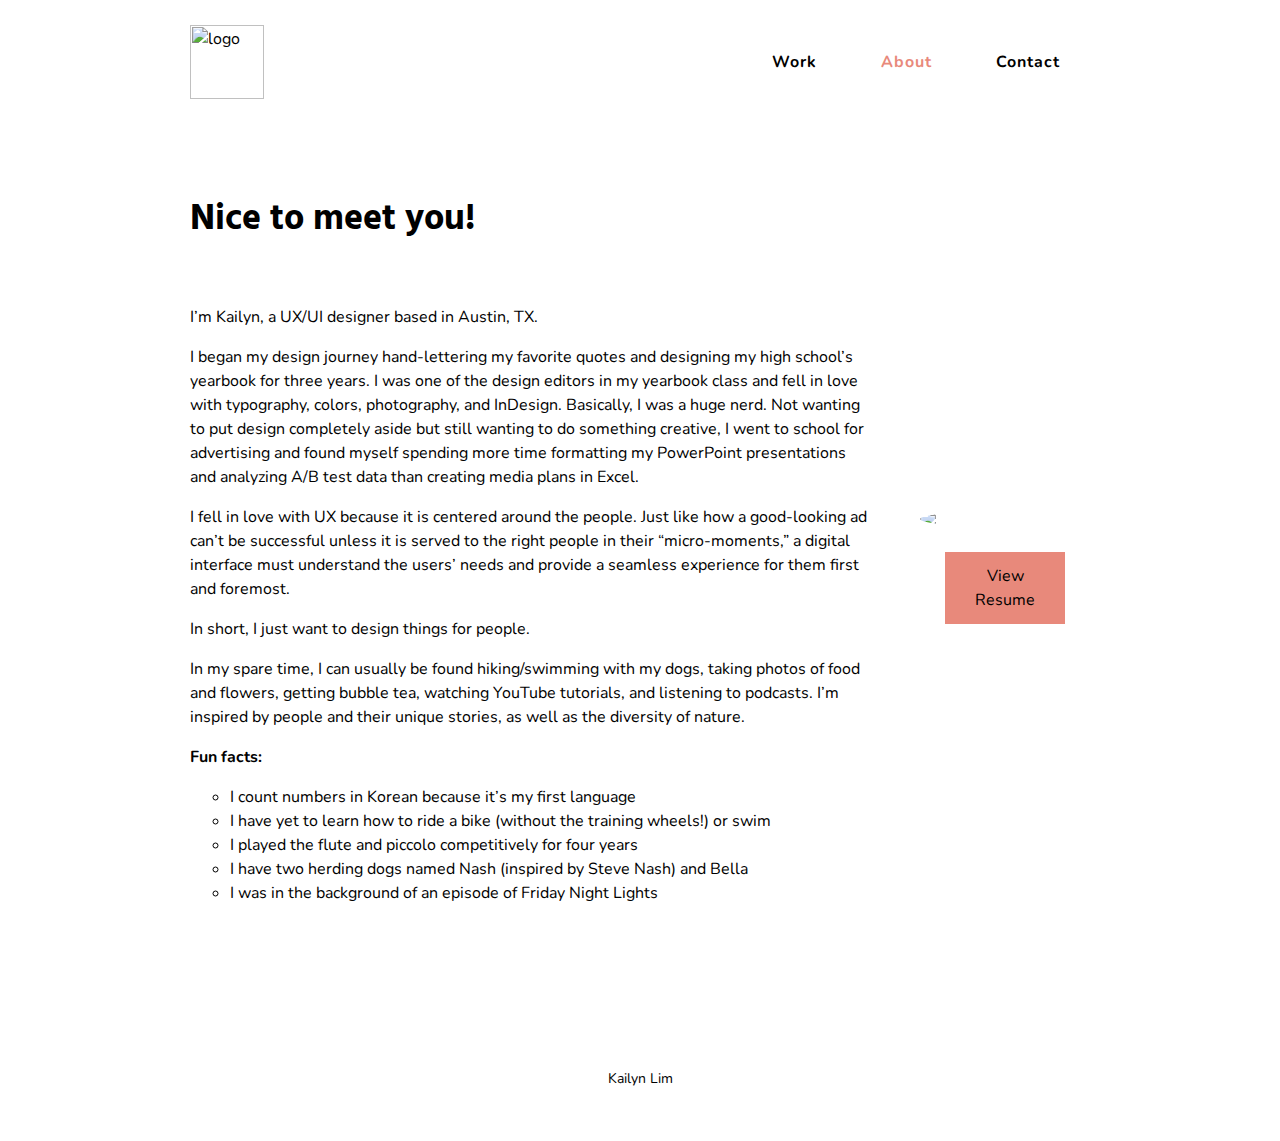
==== about.html @ 86609977 "contact page" ====
<html>
    <head>
        <link rel="stylesheet" type="text/css" href="styles/main.css" />
        <link href="https://fonts.googleapis.com/css?family=Nunito:400,600,700" rel="stylesheet">
        <link href="https://fonts.googleapis.com/css?family=Hind+Siliguri:400,600,700" rel="stylesheet">
        <link href="https://fonts.googleapis.com/css?family=Hind+Siliguri" rel="stylesheet">
        <link rel="stylesheet" href="https://use.fontawesome.com/releases/v5.0.13/css/all.css" integrity="sha384-DNOHZ68U8hZfKXOrtjWvjxusGo9WQnrNx2sqG0tfsghAvtVlRW3tvkXWZh58N9jp" crossorigin="anonymous">
    </head>
    <body>
        <div class="header section">
            <a href="index.html">
                <img src="images/logo.svg" alt="logo" class="logo"/>
            </a>
            <nav>
                <a href="index.html">Work</a>
                <a class="selected">About</a>
                <a href="contact.html">Contact</a>
            </nav>
        </div>
        <div class="main section">
            <div class="title about-title">Nice to meet you!</div>
            <div class="about">
                <div class="description">
                    <p>
                        I’m Kailyn, a UX/UI designer based in Austin, TX.
                    </p>
                    <p>
                        I began my design journey hand-lettering my favorite quotes and designing my high school’s yearbook for three years.  I was one of the design editors in my yearbook class and fell in love with typography, colors, photography, and InDesign.  Basically, I was a huge nerd.  Not wanting to put design completely aside but still wanting to do something creative, I went to school for advertising and found myself spending more time formatting my PowerPoint presentations and analyzing A/B test data than creating media plans in Excel.
                    </p>
                    <p>
                        I fell in love with UX because it is centered around the people.  Just like how a good-looking ad can’t be successful unless it is served to the right people in their “micro-moments,” a digital interface must understand the users’ needs and provide a seamless experience for them first and foremost.
                    </p>
                    <p>
                        In short, I just want to design things for people.
                    </p>
                    <p>
                        In my spare time, I can usually be found hiking/swimming with my dogs, taking photos of food and flowers, getting bubble tea, watching YouTube tutorials, and listening to podcasts.  I’m inspired by people and their unique stories, as well as the diversity of nature.
                    </p>
                    <p>
                        <b>Fun facts:</b>
                        <ul class="fun-facts">
                            <li>I count numbers in Korean because it’s my first language</li>
                            <li>I have yet to learn how to ride a bike (without the training wheels!) or swim</li>
                            <li>I played the flute and piccolo competitively for four years</li>
                            <li>I have two herding dogs named Nash (inspired by Steve Nash) and Bella</li>
                            <li>I was in the background of an episode of Friday Night Lights</li>
                        </ul>
                    </p>
                </div>
                <div class="self-image-container">
                    <img class="self-image" src="images/me.png" />
                    <div style="margin: 25px; text-align: center;">
                        <a href="resume.pdf" target="_blank" class="button view-resume">View Resume</a>
                    </div>
                </div>
            </div>
        </div>
        <div class="footer">
            <div class="links">
                <a href="mailto:jisunkailyn@gmail.com" class='email'>
                    <i class="fas fa-envelope"></i>
                </a>
                <a href="https://www.linkedin.com/in/jisunkailyn" class='linkedin'>
                    <i class="fab fa-linkedin-in"></i>
                </a>
                <a href="https://www.behance.net/jisunkailya491" class='behance'>
                    <i class="fab fa-behance"></i>
                </a>
            </div>
            <div class='copyright'>
                <i class="far fa-copyright"></i>
                Kailyn Lim
            </div>
        </div>
    </body>
</html>
---- styles/main.css ----
body {
    font-family: 'Nunito', sans-serif;
    margin: 0px;
    margin-top: 25px;
    font-size: 16px;
    line-height: 1.5em;
    -webkit-text-size-adjust: none;
}

nav a {
    font-size: 16px;
    letter-spacing: 1px;
    font-weight: 700;
    padding: 30px;
}

nav a.selected {
    cursor: pointer;
}

a:link,
a:visited {
    color: black;
    text-decoration: none;
}

a:hover,
a.selected {
    color: #E8897B;
}

.header {
    display: flex;
    justify-content: space-between;
    align-items: center;
    margin-bottom: 100px;
}

.footer {
    text-align: center;
    margin-top: 100px;
    margin-bottom: 50px;
}

.copyright {
    font-size: 14px;
}

.links {
    font-size: 18px;
    display: flex;
    justify-content: center;
    margin-bottom: 25px;
}

.links a {
    margin: 10px;
    display: inline-block;
}

.links .linkedin {
    margin-left: 12px;
}

.links .behance,
.links .email {
    margin-top: 11px;
}

.section {
    margin-left: auto;
    margin-right: auto;
    max-width: 900px;
}

.logo {
    width: 74px;
    height: 74px;
}

.button {
    display: inline-block;
    color: white;
    background-color: #E8897B;
    padding: 12px 30px;
    font-size: 16px;
    border: 0;
}

.title-wrapper {
    text-align: center;
    margin-bottom: 100px;
}

.title {
    font-family: 'Hind Siliguri', sans-serif;
    font-size: 36px;
    font-weight: 700;
    line-height: 1.1
}

.subtitle {
  padding: 20px;
}

.example-wrapper {
    position: relative;
    background-color: #DADADA;
    margin-top: 50px;
    margin-bottom: 50px;
}

.example-image {
    display: block;
    margin: auto;
}

.overlay {
    transition: all .15s ease-in-out;
    background: rgba(0,0,0,0);
    opacity: 0;
    color: white;
    display: flex;
    justify-content: center;
    flex-direction: column;
    align-items: center;
    position:absolute;
    width:100%;
    height: 100%;
}

.overlay-title {
    font-size: 26px;
    font-weight: 600;
    padding-bottom: 10px;
}

.overlay:hover {
    background: rgba(0,0,0,0.5);
    opacity: 1;
}


.project-description > div {
    margin-bottom: 25px;
    max-width: 600px;
}

.beau .project-description > div {
    max-width: 690px;
}

.pomlist .project-header {
    color: #9BC995;
}

.project-attributes {
    display: flex;
    font-weight: 700;
}

.project-attributes > div:not(:last-child) {
    margin-right: 20px;
}

.project-background {
    background-color: #F4F4F4 !important;
}

.project-section {
    margin-bottom: 70px;
}

.project-section > div:not(:last-child),
.project-section > img {
    margin-bottom: 25px;
}

.project-sub-section {
    margin-right: 50px;
    margin-left: 50px;
}

.project-sub-section > div:not(:last-child) {
    margin-bottom: 15px;
}

.project-sub-header {
    margin-top: 40px;
    font-weight: bold;
    text-transform: uppercase;
}

.pomlist .project-sub-header {
    color: #62929E;
}

.beau .project-sub-header {
    color: #7EB3AD;
}

.project-image {
    border: 2px solid #E0E0E0;
    border-radius: 2px;
    width: 100%;
}

.project-image-max-width {
    max-width: 500px;
}

.persona-image {
    width: 100%;
}

.project-list-item {
    list-style-type: circle;
}

.project-list-item:not(:last-child) {
    margin-bottom: 15px;
}

.button-container {
    text-align: center;
    margin-top: 40px !important;
    margin-bottom: 40px !important;
}

a.project-button {
    color: white;
    background-color: #6E6861;
    padding: 12px 30px;
    font-size: 16px;
    display: inline-block;
    border: 0;
}

.beau a.project-button {
    background-color: #6EB5AD;
}

.beau a.project-button-alternate {
    margin-left: 30px;
    color: #6EB5AD;
    border: 2px solid #6EB5AD;
    padding: 10px 30px;
    font-size: 16px;
    display: inline-block;
}

.no-margin-bottom {
    margin-bottom: 0px !important;
}

.centered {
    text-align: center;
}

a.highlighted-link,
a.highlighted-link:visited {
    color: #9BC995 !important;
}

.beau a.highlighted-link,
.beau a.highlighted-link:visited {
    color: #7EB3AD !important;
}


.beau 

.project-side-by-side {
    display: flex;
    justify-content: space-between;
}

.image-label {
    font-size: 14px;
    font-weight: 600;
    color: #666;
}

.third-image {
    display: inline-block;
    padding-left: 7.5px;
    padding-right: 7.6px;
    vertical-align: middle;
    width: 29%;
}

.third-image > img {
    margin-bottom: 10px;
    width: 100%;
}

.double-image {
    display: inline-block;
    padding-left: 30px;
    padding-right: 30px;
    width: 42%;
    max-width: 300px;
}

.double-image > img {
    margin-bottom: 10px;
    width: 100%;
}

.icon {
    padding-right: 15px;
}

.icon-description-container {
    margin-left: 40px;
    margin-top: 35px !important;
    margin-bottom: 35px !important;
}

.icon-description-container > div {
    margin-bottom: 25px;
}

.icon-description {
    display: flex;
    align-items: center;
}

.image-long-text {
    text-align: left;
    margin-top: 10px;
    font-size: 14px;
    line-height: 1.2em;
    color: #666;
    font-style: italic;
    margin-left: 15px;
}

.description {
    line-height: 1.5;
    margin-top: 50px;
}

.fun-facts {
    list-style-type: circle;
}

.about {
    display: flex;
    align-items: center;
}

.icon-group {
    display: inline-flex;
    align-items: center;
    width: 130px;
}

.icon-explanation {
    display: inline-block;
}

.self-image-container {
    display: flex;
    flex-direction: column;
    margin-left: 50px;
}

.self-image {
    border-radius: 100%;
}

.view-resume {
    align-self: center;
}

.beau .project-header {
    color: #EDDA00;
}

.competitor-analysis {
    padding: 25px;
}

.usability-issues {
    display: flex;
    justify-content: center;
}

.usability-issues img {
    max-height: 15px;
    margin: 15px 15px 30px 15px;
}

.contact-form {
    margin-top: 40px;
}
.contact-form input,
.contact-form textarea {
    padding: 15px;
    background-color: #EFEFEF;
    font-size: 16px;
    border: 0;
    width: 100%;
    resize: none;
}

.contact-form textarea {

}

.contact-names {
    display: flex;
}

.contact-names input:not(:last-child) {
    margin-right: 25px;
}

.contact-form div {
    margin-bottom: 25px;
}

.about-container {
    max-width: 600px;
}

@media (max-width: 900px) {
    body {
        margin-left: 25px;
        margin-right: 25px;
    }

    .example-wrapper {
        background-color: #DADADA;
        margin: 50px -25px;
    }

    .example-image {
        width: 100%;
    }

    .about {
        flex-direction: column-reverse;
    }

    .about-title {
        text-align: center;
        margin-bottom: 50px;
    }

    .self-image-container  {
        margin-left: 0;
    }

    .double-image {
        padding-left: 15px;
        padding-right: 15px;
    }
}

@media (max-width: 550px) {
    .project-sub-section {
        margin-left: 25px;
        margin-right: 25px;
    }

    .double-image {
        padding-left: 7.5px;
        padding-right: 7.5px;
    }
}
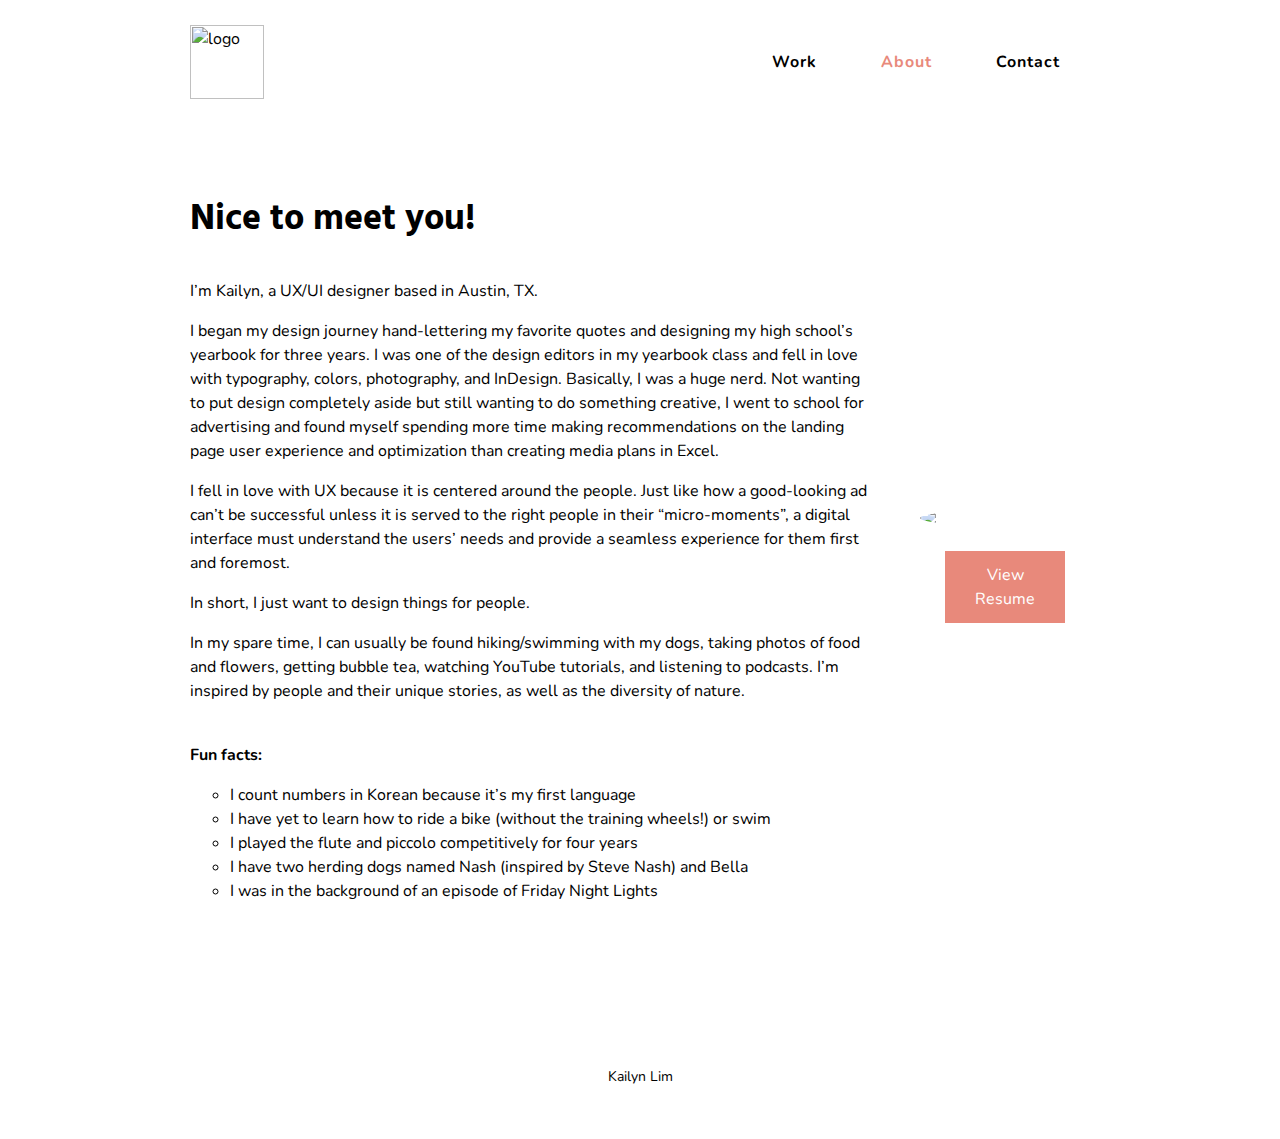
==== commit 99beeab7: "contact page" ====
--- a/about.html
+++ b/about.html
@@ -5,6 +5,7 @@
         <link href="https://fonts.googleapis.com/css?family=Hind+Siliguri:400,600,700" rel="stylesheet">
         <link href="https://fonts.googleapis.com/css?family=Hind+Siliguri" rel="stylesheet">
         <link rel="stylesheet" href="https://use.fontawesome.com/releases/v5.0.13/css/all.css" integrity="sha384-DNOHZ68U8hZfKXOrtjWvjxusGo9WQnrNx2sqG0tfsghAvtVlRW3tvkXWZh58N9jp" crossorigin="anonymous">
+        <meta name="viewport" content="width=device-width, initial-scale=1">
     </head>
     <body>
         <div class="header section">
@@ -25,10 +26,10 @@
                         I’m Kailyn, a UX/UI designer based in Austin, TX.
                     </p>
                     <p>
-                        I began my design journey hand-lettering my favorite quotes and designing my high school’s yearbook for three years.  I was one of the design editors in my yearbook class and fell in love with typography, colors, photography, and InDesign.  Basically, I was a huge nerd.  Not wanting to put design completely aside but still wanting to do something creative, I went to school for advertising and found myself spending more time formatting my PowerPoint presentations and analyzing A/B test data than creating media plans in Excel.
+                        I began my design journey hand-lettering my favorite quotes and designing my high school’s yearbook for three years. I was one of the design editors in my yearbook class and fell in love with typography, colors, photography, and InDesign. Basically, I was a huge nerd. Not wanting to put design completely aside but still wanting to do something creative, I went to school for advertising and found myself spending more time making recommendations on the landing page user experience and optimization than creating media plans in Excel.
                     </p>
                     <p>
-                        I fell in love with UX because it is centered around the people.  Just like how a good-looking ad can’t be successful unless it is served to the right people in their “micro-moments,” a digital interface must understand the users’ needs and provide a seamless experience for them first and foremost.
+                        I fell in love with UX because it is centered around the people.  Just like how a good-looking ad can’t be successful unless it is served to the right people in their “micro-moments”, a digital interface must understand the users’ needs and provide a seamless experience for them first and foremost.
                     </p>
                     <p>
                         In short, I just want to design things for people.
@@ -36,7 +37,7 @@
                     <p>
                         In my spare time, I can usually be found hiking/swimming with my dogs, taking photos of food and flowers, getting bubble tea, watching YouTube tutorials, and listening to podcasts.  I’m inspired by people and their unique stories, as well as the diversity of nature.
                     </p>
-                    <p>
+                    <p style="margin-top: 40px;">
                         <b>Fun facts:</b>
                         <ul class="fun-facts">
                             <li>I count numbers in Korean because it’s my first language</li>
--- a/styles/main.css
+++ b/styles/main.css
@@ -80,7 +80,7 @@
 
 .button {
     display: inline-block;
-    color: white;
+    color: white !important;
     background-color: #E8897B;
     padding: 12px 30px;
     font-size: 16px;
@@ -233,6 +233,7 @@
     padding: 12px 30px;
     font-size: 16px;
     display: inline-block;
+    margin: 2px;
     border: 0;
 }
 
@@ -241,6 +242,7 @@
 }
 
 .beau a.project-button-alternate {
+    margin: 2px;
     margin-left: 30px;
     color: #6EB5AD;
     border: 2px solid #6EB5AD;
@@ -338,7 +340,11 @@
 
 .description {
     line-height: 1.5;
-    margin-top: 50px;
+    margin-top: 40px;
+}
+
+.description p:first-child {
+    margin-top: 0;
 }
 
 .fun-facts {
@@ -460,6 +466,10 @@
 }
 
 @media (max-width: 550px) {
+    nav a {
+        padding: 30px 10px;
+    }
+
     .project-sub-section {
         margin-left: 25px;
         margin-right: 25px;
@@ -469,4 +479,8 @@
         padding-left: 7.5px;
         padding-right: 7.5px;
     }
-}
+
+    .beau a.project-button-alternate {
+        margin-left: 0px;
+    }
+}
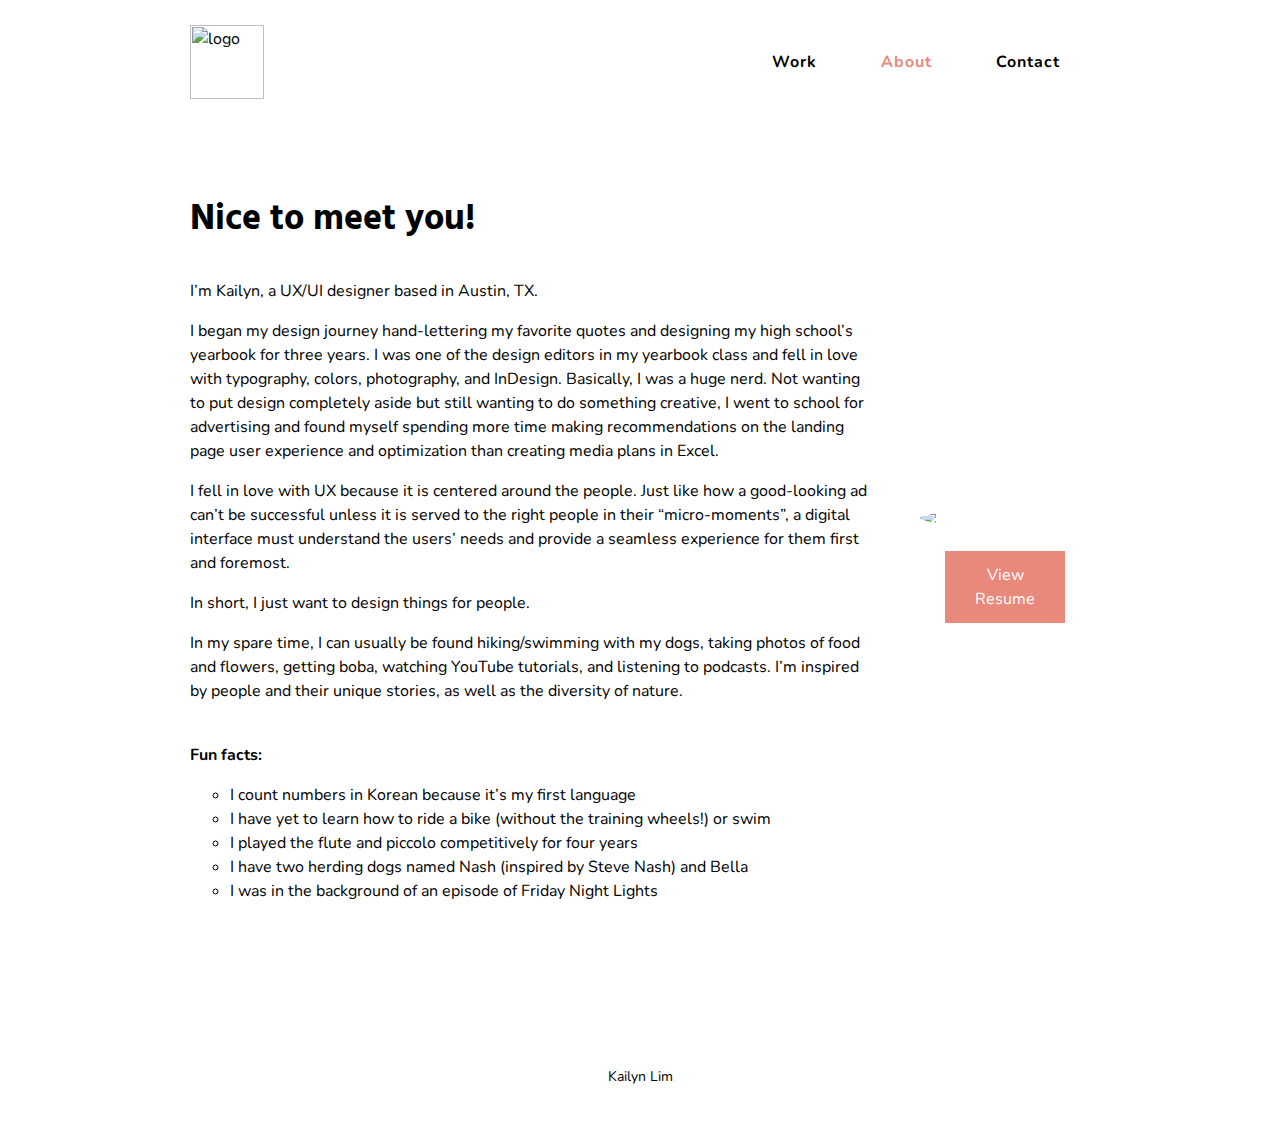
==== commit ce332341: "add title and move up meta tag" ====
--- a/about.html
+++ b/about.html
@@ -1,11 +1,13 @@
 <html>
     <head>
+        <meta name="viewport" content="width=device-width, initial-scale=1">
+        <title>Kailyn Lim | UX Design | Austin, TX</title>
+        <link rel="shortcut icon" type="image/png" href="images/favicon.png">
         <link rel="stylesheet" type="text/css" href="styles/main.css" />
         <link href="https://fonts.googleapis.com/css?family=Nunito:400,600,700" rel="stylesheet">
         <link href="https://fonts.googleapis.com/css?family=Hind+Siliguri:400,600,700" rel="stylesheet">
         <link href="https://fonts.googleapis.com/css?family=Hind+Siliguri" rel="stylesheet">
         <link rel="stylesheet" href="https://use.fontawesome.com/releases/v5.0.13/css/all.css" integrity="sha384-DNOHZ68U8hZfKXOrtjWvjxusGo9WQnrNx2sqG0tfsghAvtVlRW3tvkXWZh58N9jp" crossorigin="anonymous">
-        <meta name="viewport" content="width=device-width, initial-scale=1">
     </head>
     <body>
         <div class="header section">
@@ -35,7 +37,7 @@
                         In short, I just want to design things for people.
                     </p>
                     <p>
-                        In my spare time, I can usually be found hiking/swimming with my dogs, taking photos of food and flowers, getting bubble tea, watching YouTube tutorials, and listening to podcasts.  I’m inspired by people and their unique stories, as well as the diversity of nature.
+                        In my spare time, I can usually be found hiking/swimming with my dogs, taking photos of food and flowers, getting boba, watching YouTube tutorials, and listening to podcasts.  I’m inspired by people and their unique stories, as well as the diversity of nature.
                     </p>
                     <p style="margin-top: 40px;">
                         <b>Fun facts:</b>
@@ -64,8 +66,8 @@
                 <a href="https://www.linkedin.com/in/jisunkailyn" class='linkedin'>
                     <i class="fab fa-linkedin-in"></i>
                 </a>
-                <a href="https://www.behance.net/jisunkailya491" class='behance'>
-                    <i class="fab fa-behance"></i>
+                <a href="https://medium.com/@jisunkailyn" class='medium'>
+                    <i class="fab fa-medium-m"></i>
                 </a>
             </div>
             <div class='copyright'>
@@ -73,5 +75,13 @@
                 Kailyn Lim
             </div>
         </div>
+        <!-- Global site tag (gtag.js) - Google Analytics -->
+        <script async src="https://www.googletagmanager.com/gtag/js?id=UA-120732574-1"></script>
+        <script>
+            window.dataLayer = window.dataLayer || [];
+            function gtag(){dataLayer.push(arguments);}
+            gtag('js', new Date());
+            gtag('config', 'UA-120732574-1');
+        </script>
     </body>
 </html>
--- a/styles/main.css
+++ b/styles/main.css
@@ -89,7 +89,7 @@
 
 .title-wrapper {
     text-align: center;
-    margin-bottom: 100px;
+    margin-bottom: 70px;
 }
 
 .title {
@@ -202,6 +202,7 @@
 .project-image {
     border: 2px solid #E0E0E0;
     border-radius: 2px;
+    box-sizing: border-box;
     width: 100%;
 }
 
@@ -211,6 +212,7 @@
 
 .persona-image {
     width: 100%;
+    margin-bottom: 25px;
 }
 
 .project-list-item {
@@ -258,6 +260,11 @@
 .centered {
     text-align: center;
 }
+.flex-centered {
+    text-align: center;
+    display: flex;
+    justify-content: center;
+}
 
 a.highlighted-link,
 a.highlighted-link:visited {
@@ -268,9 +275,6 @@
 .beau a.highlighted-link:visited {
     color: #7EB3AD !important;
 }
-
-
-.beau 
 
 .project-side-by-side {
     display: flex;
@@ -286,7 +290,7 @@
 .third-image {
     display: inline-block;
     padding-left: 7.5px;
-    padding-right: 7.6px;
+    padding-right: 7.5px;
     vertical-align: middle;
     width: 29%;
 }
@@ -411,9 +415,6 @@
     resize: none;
 }
 
-.contact-form textarea {
-
-}
 
 .contact-names {
     display: flex;
@@ -429,6 +430,11 @@
 
 .about-container {
     max-width: 600px;
+}
+
+.image-margin {
+    margin-left: 15px;
+    margin-right: 15px;
 }
 
 @media (max-width: 900px) {
@@ -476,8 +482,20 @@
     }
 
     .double-image {
-        padding-left: 7.5px;
-        padding-right: 7.5px;
+        padding-left: 5px;
+        padding-right: 5px;
+        margin-left: 0 !important;
+        margin-right: 0 !important;
+    }
+
+    .third-image {
+        padding-left: 5px;
+        padding-right: 5px;
+    }
+
+    .image-margin {
+        margin-left: 5px;
+        margin-right: 5px;
     }
 
     .beau a.project-button-alternate {
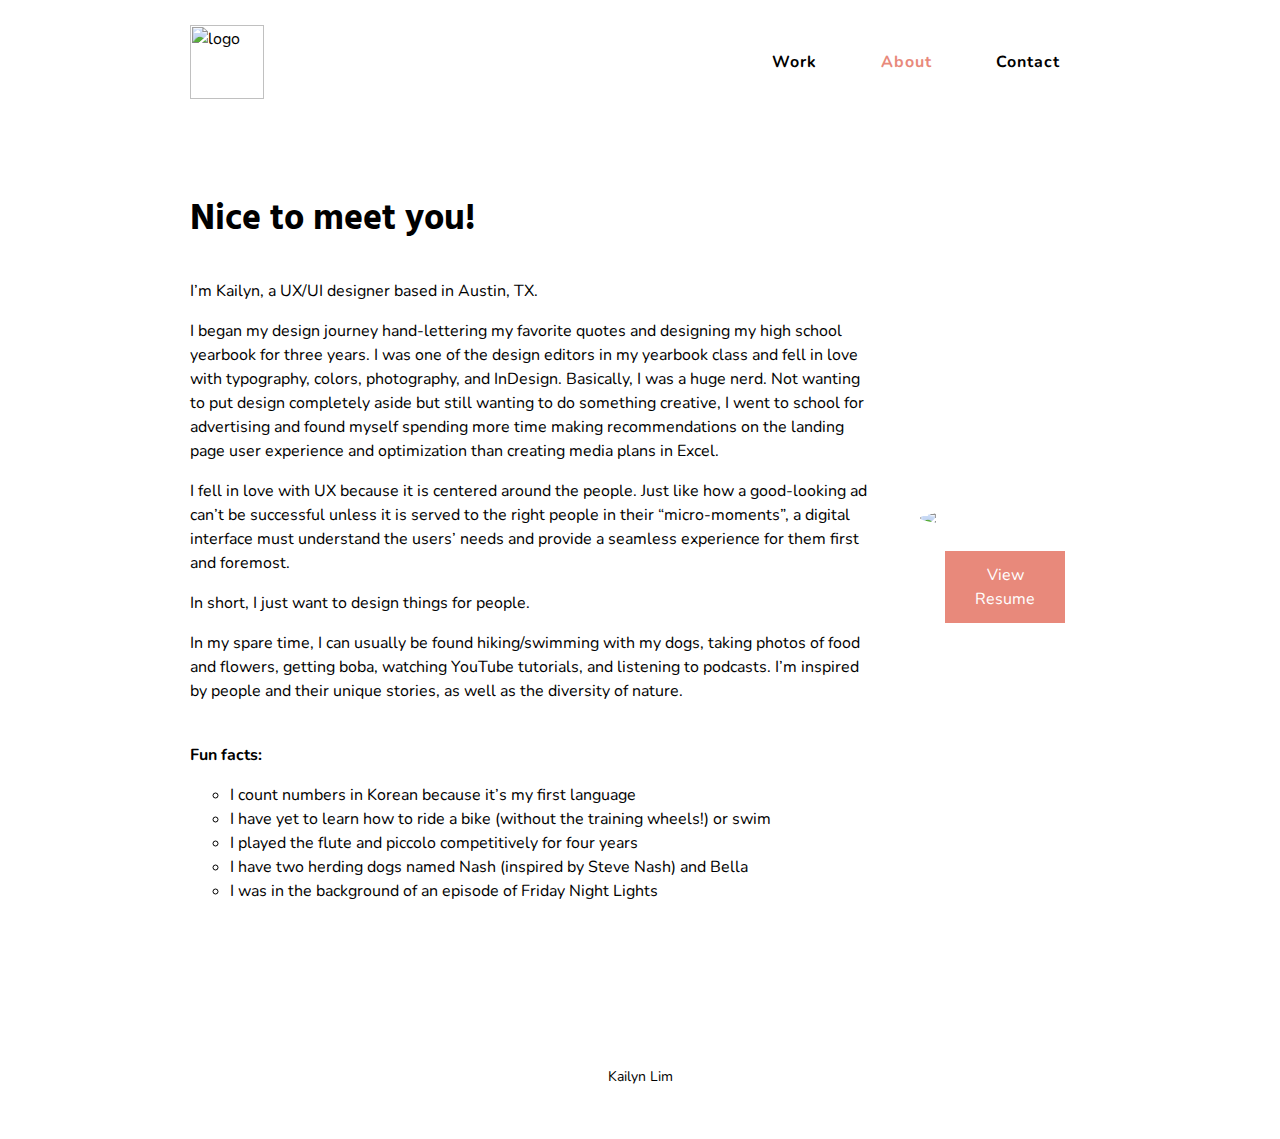
==== commit 90c4d1c3: "update resume" ====
--- a/about.html
+++ b/about.html
@@ -7,6 +7,7 @@
         <link href="https://fonts.googleapis.com/css?family=Nunito:400,600,700" rel="stylesheet">
         <link href="https://fonts.googleapis.com/css?family=Hind+Siliguri:400,600,700" rel="stylesheet">
         <link href="https://fonts.googleapis.com/css?family=Hind+Siliguri" rel="stylesheet">
+        <link href="https://fonts.googleapis.com/css?family=Open+Sans:700" rel="stylesheet">
         <link rel="stylesheet" href="https://use.fontawesome.com/releases/v5.0.13/css/all.css" integrity="sha384-DNOHZ68U8hZfKXOrtjWvjxusGo9WQnrNx2sqG0tfsghAvtVlRW3tvkXWZh58N9jp" crossorigin="anonymous">
     </head>
     <body>
@@ -28,7 +29,7 @@
                         I’m Kailyn, a UX/UI designer based in Austin, TX.
                     </p>
                     <p>
-                        I began my design journey hand-lettering my favorite quotes and designing my high school’s yearbook for three years. I was one of the design editors in my yearbook class and fell in love with typography, colors, photography, and InDesign. Basically, I was a huge nerd. Not wanting to put design completely aside but still wanting to do something creative, I went to school for advertising and found myself spending more time making recommendations on the landing page user experience and optimization than creating media plans in Excel.
+                        I began my design journey hand-lettering my favorite quotes and designing my high school  yearbook for three years. I was one of the design editors in my yearbook class and fell in love with typography, colors, photography, and InDesign. Basically, I was a huge nerd. Not wanting to put design completely aside but still wanting to do something creative, I went to school for advertising and found myself spending more time making recommendations on the landing page user experience and optimization than creating media plans in Excel.
                     </p>
                     <p>
                         I fell in love with UX because it is centered around the people.  Just like how a good-looking ad can’t be successful unless it is served to the right people in their “micro-moments”, a digital interface must understand the users’ needs and provide a seamless experience for them first and foremost.
@@ -53,7 +54,7 @@
                 <div class="self-image-container">
                     <img class="self-image" src="images/me.png" />
                     <div style="margin: 25px; text-align: center;">
-                        <a href="resume.pdf" target="_blank" class="button view-resume">View Resume</a>
+                        <a href="KailynLim_Resume_UXDesigner_2018.pdf" target="_blank" class="button view-resume">View Resume</a>
                     </div>
                 </div>
             </div>
--- a/styles/main.css
+++ b/styles/main.css
@@ -62,7 +62,7 @@
     margin-left: 12px;
 }
 
-.links .behance,
+.links .medium,
 .links .email {
     margin-top: 11px;
 }
@@ -90,6 +90,7 @@
 .title-wrapper {
     text-align: center;
     margin-bottom: 70px;
+    max-width: 520px;
 }
 
 .title {
@@ -210,10 +211,71 @@
     max-width: 500px;
 }
 
+.personas {
+    display: flex;
+    justify-content: space-between;
+    margin-bottom: 25px;
+    text-align: center;
+}
+
+.persona-title {
+    display: table;
+    width: 100%;
+    text-transform: uppercase;
+    margin-bottom: 5px;
+    font-weight: bold;
+    font-size: 22px;
+    line-height: 1.2em;
+    font-family: 'Open Sans', sans-serif;
+}
+
+.persona-title > div {
+    display: table-cell;
+    vertical-align: middle;
+}
+
+.personas > div {
+    display: inline-block;
+    vertical-align: top;
+    text-align: center;
+    width: 30%;
+    margin-left: 5px;
+    margin-right: 5px;
+}
+
+.persona-description {
+    margin: auto;
+    line-height: 20px;
+    font-size: 16px;
+}
+
+.beau .persona-title {
+    color: #7EB3AD;
+}
+
+.pomlist .persona-title {
+    color: #77BA99;
+}
+
+.persona-name {
+    margin-bottom: 7.5px;
+    font-size: 18px;
+    color: #666;
+    width: 100%;
+    font-weight: bold;
+}
+
+.persona-text {
+    font-style: italic;
+    width: 100%;
+}
+
 .persona-image {
     width: 100%;
-    margin-bottom: 25px;
-}
+    border-radius: 50%;
+    margin-bottom: 15px;
+}
+
 
 .project-list-item {
     list-style-type: circle;
@@ -437,6 +499,22 @@
     margin-right: 15px;
 }
 
+.only-mobile {
+    display: none;
+}
+
+.challenge-timer-charts {
+    display: flex;
+}
+
+.iteration-nav-chart {
+    width: 60%;
+}
+
+.final-nav-chart {
+    width: 40%;
+}
+
 @media (max-width: 900px) {
     body {
         margin-left: 25px;
@@ -501,4 +579,38 @@
     .beau a.project-button-alternate {
         margin-left: 0px;
     }
-}
+
+    .persona-title {
+        font-size: 16px;
+    }
+
+    .persona-name {
+        font-size: 14px;
+    }
+
+    .persona-text {
+        font-size: 14px;
+    }
+
+    .only-mobile {
+        display: block;
+    }
+
+    .fotorama {
+        display: none;
+    }
+
+    .challenge-timer-charts {
+        display: flex;
+        flex-direction: column;
+    }
+    
+    .iteration-nav-chart,
+    .final-nav-chart {
+        width: 100%;
+    }
+
+    .icon-description-container {
+        margin-left: 15px;
+    }
+}
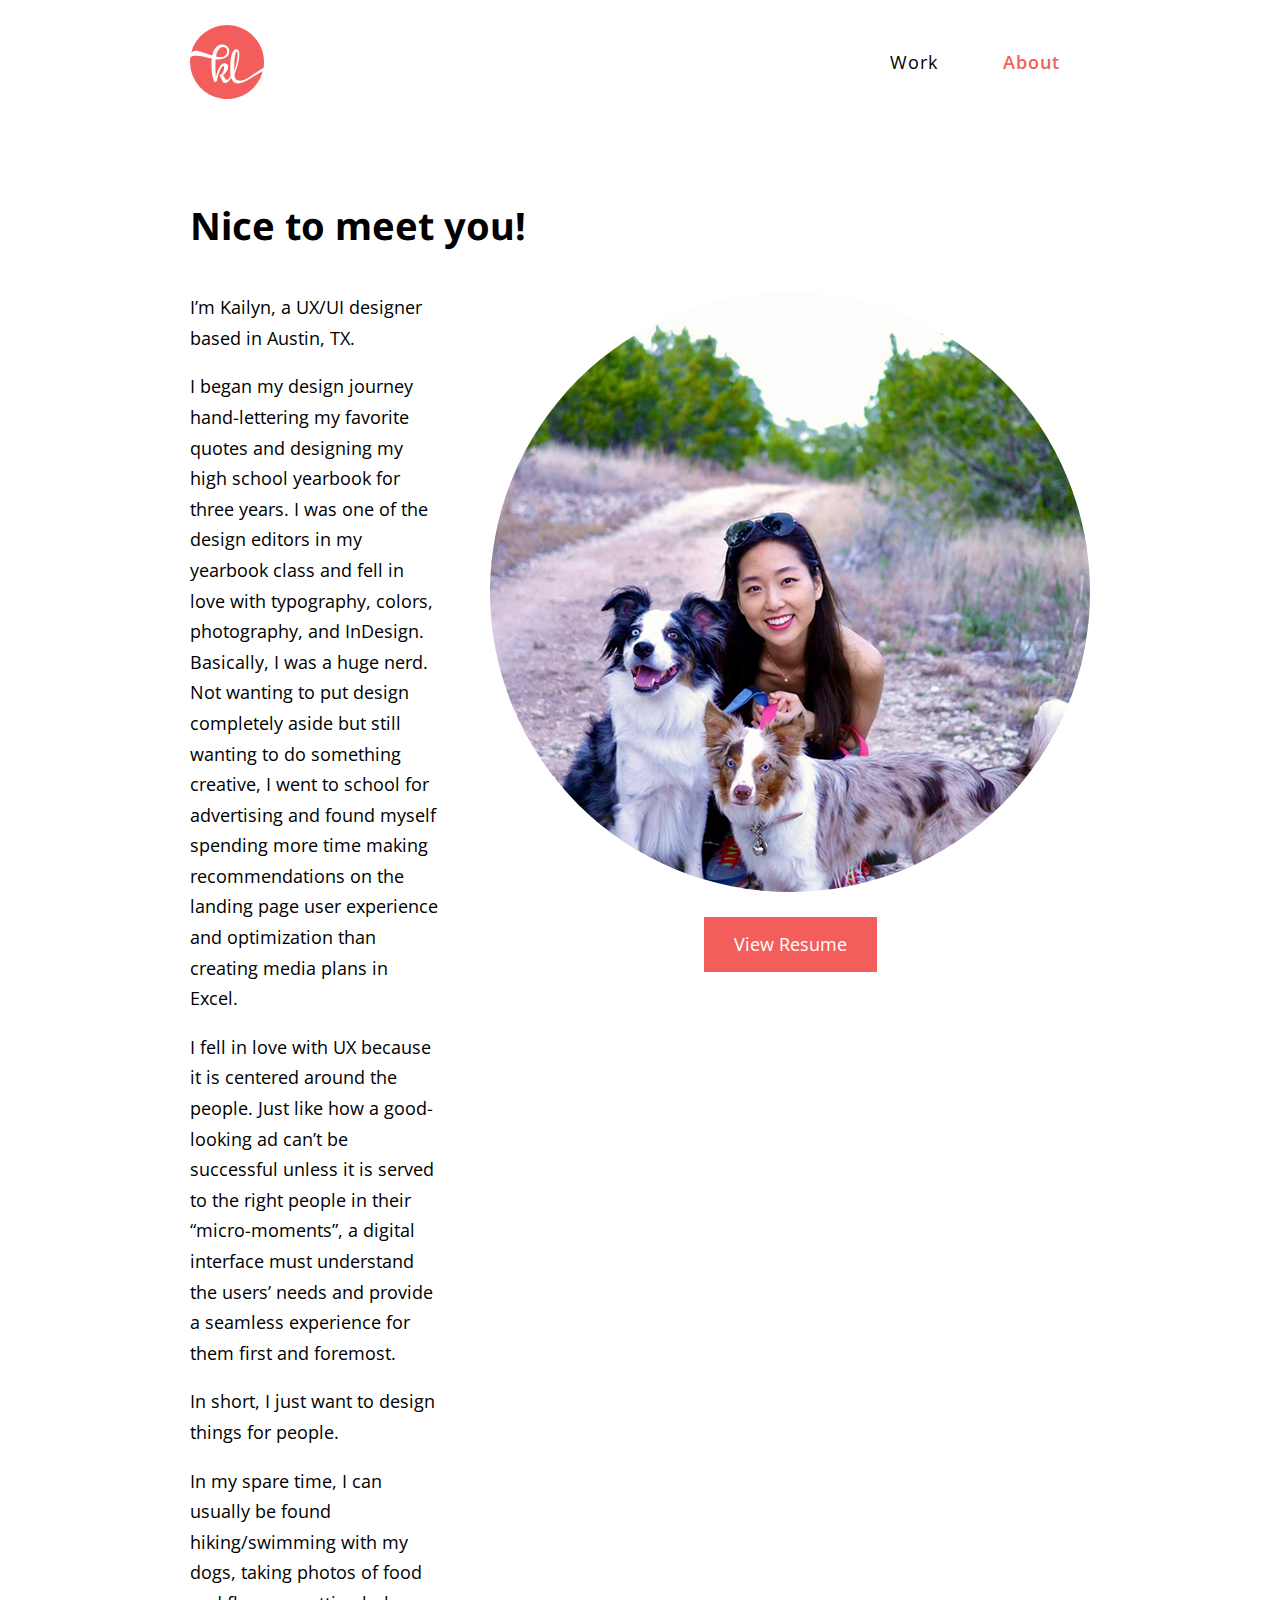
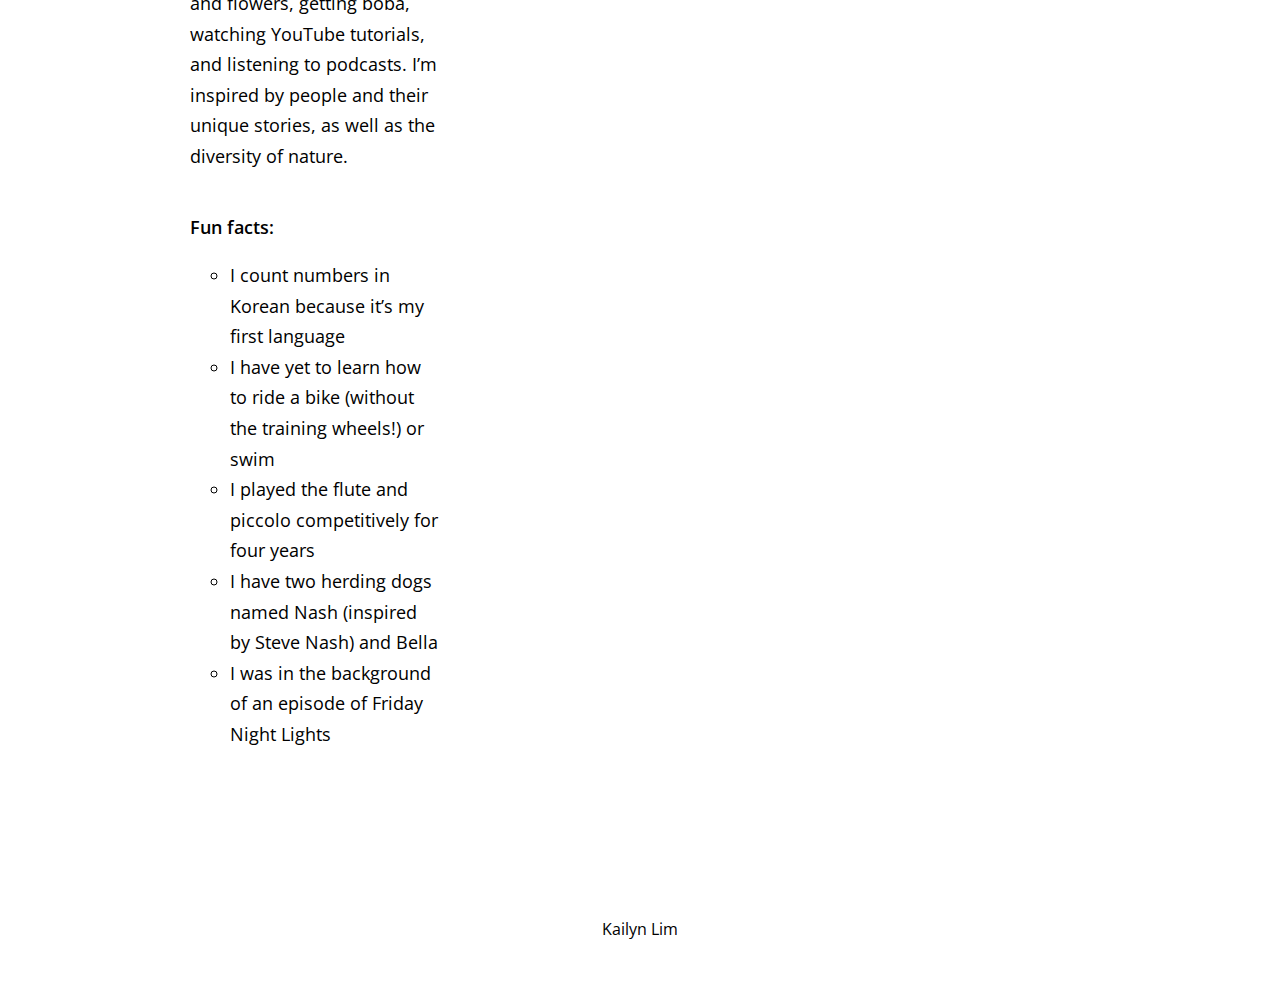
==== commit 64e51d61: "Update styles and logo" ====
--- a/about.html
+++ b/about.html
@@ -4,10 +4,8 @@
         <title>Kailyn Lim | UX Design | Austin, TX</title>
         <link rel="shortcut icon" type="image/png" href="images/favicon.png">
         <link rel="stylesheet" type="text/css" href="styles/main.css" />
-        <link href="https://fonts.googleapis.com/css?family=Nunito:400,600,700" rel="stylesheet">
-        <link href="https://fonts.googleapis.com/css?family=Hind+Siliguri:400,600,700" rel="stylesheet">
-        <link href="https://fonts.googleapis.com/css?family=Hind+Siliguri" rel="stylesheet">
-        <link href="https://fonts.googleapis.com/css?family=Open+Sans:700" rel="stylesheet">
+        <link href="https://fonts.googleapis.com/css?family=Noto+Sans:400,700&display=swap" rel="stylesheet">
+        <link href="https://fonts.googleapis.com/css?family=Open+Sans:400,600,700&display=swap" rel="stylesheet">
         <link rel="stylesheet" href="https://use.fontawesome.com/releases/v5.0.13/css/all.css" integrity="sha384-DNOHZ68U8hZfKXOrtjWvjxusGo9WQnrNx2sqG0tfsghAvtVlRW3tvkXWZh58N9jp" crossorigin="anonymous">
     </head>
     <body>
@@ -18,7 +16,6 @@
             <nav>
                 <a href="index.html">Work</a>
                 <a class="selected">About</a>
-                <a href="contact.html">Contact</a>
             </nav>
         </div>
         <div class="main section">
@@ -54,7 +51,7 @@
                 <div class="self-image-container">
                     <img class="self-image" src="images/me.png" />
                     <div style="margin: 25px; text-align: center;">
-                        <a href="KailynLim_Resume_UXDesigner_2018.pdf" target="_blank" class="button view-resume">View Resume</a>
+                        <a href="KailynLim_Resume_UXDesigner_2019.pdf" target="_blank" class="button view-resume">View Resume</a>
                     </div>
                 </div>
             </div>
@@ -64,10 +61,10 @@
                 <a href="mailto:jisunkailyn@gmail.com" class='email'>
                     <i class="fas fa-envelope"></i>
                 </a>
-                <a href="https://www.linkedin.com/in/jisunkailyn" class='linkedin'>
+                <a target="_blank" href="https://www.linkedin.com/in/jisunkailyn" class='linkedin'>
                     <i class="fab fa-linkedin-in"></i>
                 </a>
-                <a href="https://medium.com/@jisunkailyn" class='medium'>
+                <a target="_blank" href="https://medium.com/@jisunkailyn" class='medium'>
                     <i class="fab fa-medium-m"></i>
                 </a>
             </div>
--- a/styles/main.css
+++ b/styles/main.css
@@ -1,21 +1,29 @@
 body {
-    font-family: 'Nunito', sans-serif;
+    font-family: 'Open Sans', sans-serif;
     margin: 0px;
     margin-top: 25px;
-    font-size: 16px;
-    line-height: 1.5em;
+    font-size: 18px;
+    line-height: 1.7em;
     -webkit-text-size-adjust: none;
 }
 
+b {
+    font-weight: 600;
+}
+
 nav a {
-    font-size: 16px;
+    font-size: 18px;
     letter-spacing: 1px;
-    font-weight: 700;
     padding: 30px;
 }
 
 nav a.selected {
+    font-weight: 600;
     cursor: pointer;
+}
+
+nav a:hover {
+    font-weight: 600;
 }
 
 a:link,
@@ -26,7 +34,7 @@
 
 a:hover,
 a.selected {
-    color: #E8897B;
+    color: #f35e5c;
 }
 
 .header {
@@ -43,11 +51,11 @@
 }
 
 .copyright {
-    font-size: 14px;
+    font-size: 16px;
 }
 
 .links {
-    font-size: 18px;
+    font-size: 20px;
     display: flex;
     justify-content: center;
     margin-bottom: 25px;
@@ -81,27 +89,30 @@
 .button {
     display: inline-block;
     color: white !important;
-    background-color: #E8897B;
+    background-color: #f35e5c;
     padding: 12px 30px;
-    font-size: 16px;
+    font-size: 18px;
     border: 0;
 }
 
 .title-wrapper {
     text-align: center;
     margin-bottom: 70px;
-    max-width: 520px;
+    max-width: 650px;
 }
 
 .title {
-    font-family: 'Hind Siliguri', sans-serif;
-    font-size: 36px;
+    font-family: 'Noto Sans', sans-serif;
+    font-size: 38px;
     font-weight: 700;
-    line-height: 1.1
+    line-height: 1.4;
 }
 
 .subtitle {
-  padding: 20px;
+    font-family: 'Open Sans', sans-serif;
+    font-size: 18px;
+    line-height: 1.7;
+    padding: 20px;
 }
 
 .example-wrapper {
@@ -117,6 +128,7 @@
 }
 
 .overlay {
+    font-family: 'Open Sans', sans-serif;
     transition: all .15s ease-in-out;
     background: rgba(0,0,0,0);
     opacity: 0;
@@ -131,7 +143,7 @@
 }
 
 .overlay-title {
-    font-size: 26px;
+    font-size: 28px;
     font-weight: 600;
     padding-bottom: 10px;
 }
@@ -144,7 +156,7 @@
 
 .project-description > div {
     margin-bottom: 25px;
-    max-width: 600px;
+    max-width: 790px;
 }
 
 .beau .project-description > div {
@@ -157,7 +169,7 @@
 
 .project-attributes {
     display: flex;
-    font-weight: 700;
+    font-weight: 600;
 }
 
 .project-attributes > div:not(:last-child) {
@@ -174,10 +186,11 @@
 
 .project-section > div:not(:last-child),
 .project-section > img {
-    margin-bottom: 25px;
+    margin-bottom: 32px;
 }
 
 .project-sub-section {
+    margin-bottom: 36px !important;
     margin-right: 50px;
     margin-left: 50px;
 }
@@ -187,8 +200,7 @@
 }
 
 .project-sub-header {
-    margin-top: 40px;
-    font-weight: bold;
+    font-weight: 600;
     text-transform: uppercase;
 }
 
@@ -214,7 +226,7 @@
 .personas {
     display: flex;
     justify-content: space-between;
-    margin-bottom: 25px;
+    margin-bottom: 32px !important;
     text-align: center;
 }
 
@@ -223,8 +235,8 @@
     width: 100%;
     text-transform: uppercase;
     margin-bottom: 5px;
-    font-weight: bold;
-    font-size: 22px;
+    font-weight: 600;
+    font-size: 24px;
     line-height: 1.2em;
     font-family: 'Open Sans', sans-serif;
 }
@@ -245,7 +257,7 @@
 
 .persona-description {
     margin: auto;
-    line-height: 20px;
+    line-height: 1.6;
     font-size: 16px;
 }
 
@@ -259,10 +271,10 @@
 
 .persona-name {
     margin-bottom: 7.5px;
-    font-size: 18px;
+    font-size: 20px;
     color: #666;
     width: 100%;
-    font-weight: bold;
+    font-weight: 600;
 }
 
 .persona-text {
@@ -282,20 +294,20 @@
 }
 
 .project-list-item:not(:last-child) {
-    margin-bottom: 15px;
+    margin-bottom: 20px;
 }
 
 .button-container {
     text-align: center;
     margin-top: 40px !important;
-    margin-bottom: 40px !important;
+    margin-bottom: 60px !important;
 }
 
 a.project-button {
     color: white;
     background-color: #6E6861;
     padding: 12px 30px;
-    font-size: 16px;
+    font-size: 18px;
     display: inline-block;
     margin: 2px;
     border: 0;
@@ -311,7 +323,7 @@
     color: #6EB5AD;
     border: 2px solid #6EB5AD;
     padding: 10px 30px;
-    font-size: 16px;
+    font-size: 18px;
     display: inline-block;
 }
 
@@ -344,7 +356,7 @@
 }
 
 .image-label {
-    font-size: 14px;
+    font-size: 16px;
     font-weight: 600;
     color: #666;
 }
@@ -398,14 +410,14 @@
     text-align: left;
     margin-top: 10px;
     font-size: 14px;
-    line-height: 1.2em;
+    line-height: 1.5;
     color: #666;
     font-style: italic;
     margin-left: 15px;
 }
 
 .description {
-    line-height: 1.5;
+    line-height: 1.7;
     margin-top: 40px;
 }
 
@@ -419,7 +431,6 @@
 
 .about {
     display: flex;
-    align-items: center;
 }
 
 .icon-group {
@@ -433,6 +444,7 @@
 }
 
 .self-image-container {
+    margin-top: 40px;
     display: flex;
     flex-direction: column;
     margin-left: 50px;
@@ -471,7 +483,7 @@
 .contact-form textarea {
     padding: 15px;
     background-color: #EFEFEF;
-    font-size: 16px;
+    font-size: 18px;
     border: 0;
     width: 100%;
     resize: none;
@@ -581,15 +593,15 @@
     }
 
     .persona-title {
+        font-size: 18px;
+    }
+
+    .persona-name {
         font-size: 16px;
     }
 
-    .persona-name {
-        font-size: 14px;
-    }
-
     .persona-text {
-        font-size: 14px;
+        font-size: 16px;
     }
 
     .only-mobile {
@@ -604,7 +616,7 @@
         display: flex;
         flex-direction: column;
     }
-    
+
     .iteration-nav-chart,
     .final-nav-chart {
         width: 100%;
@@ -613,4 +625,12 @@
     .icon-description-container {
         margin-left: 15px;
     }
-}
+    .personas {
+        flex-direction: column;
+        justify-content: center;
+    }
+    .personas > div {
+        width: 100%;
+        margin-bottom: 15px;
+    }
+}
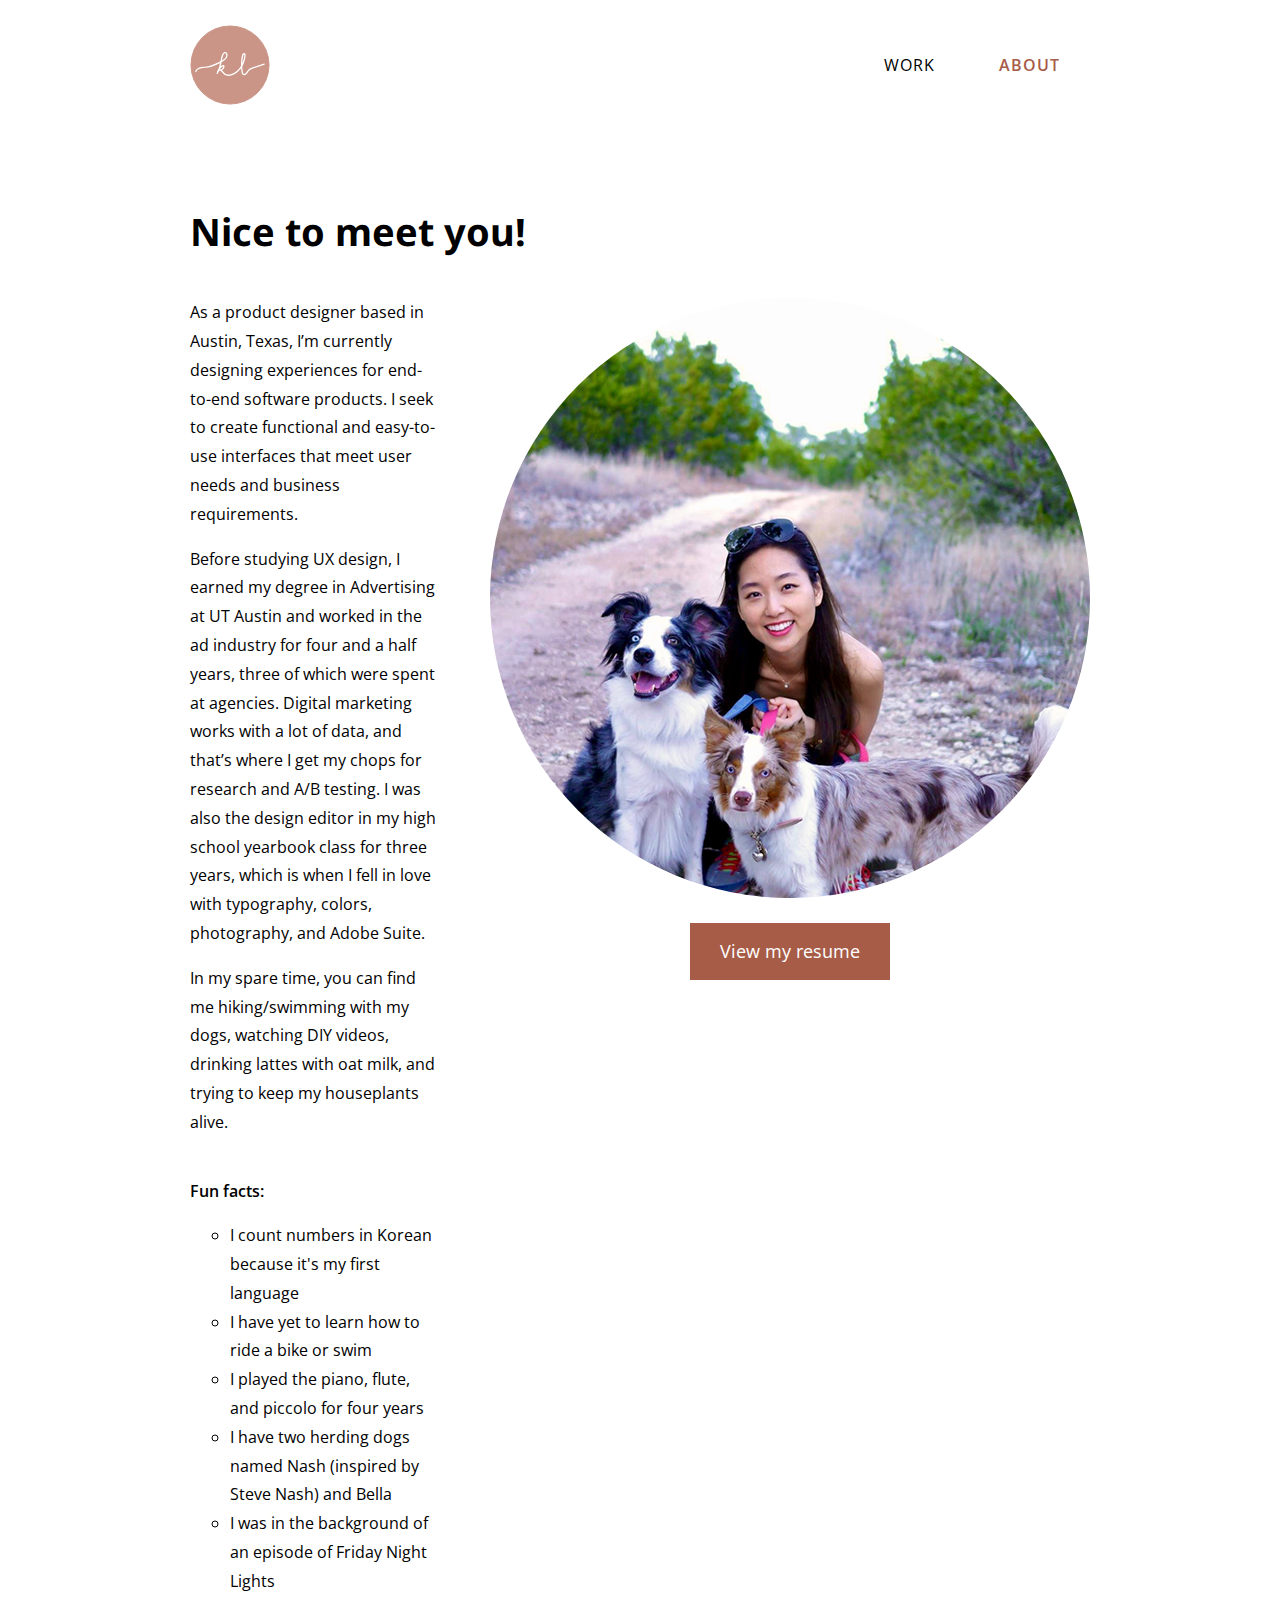
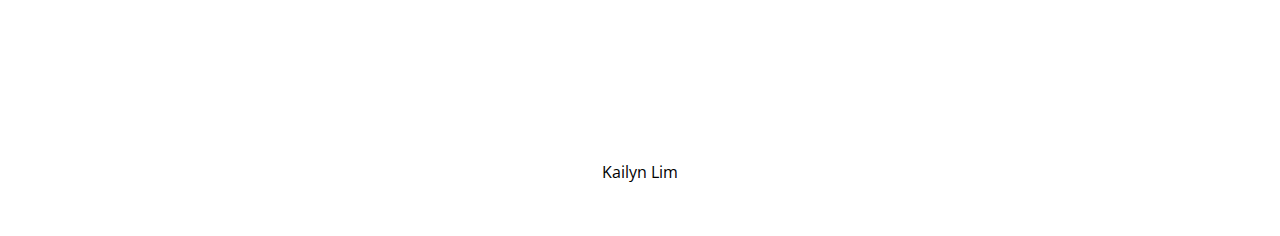
==== commit 4bd5f33e: "style updates" ====
--- a/about.html
+++ b/about.html
@@ -14,8 +14,8 @@
                 <img src="images/logo.svg" alt="logo" class="logo"/>
             </a>
             <nav>
-                <a href="index.html">Work</a>
-                <a class="selected">About</a>
+                <a href="index.html">WORK</a>
+                <a class="selected">ABOUT</a>
             </nav>
         </div>
         <div class="main section">
@@ -23,26 +23,20 @@
             <div class="about">
                 <div class="description">
                     <p>
-                        I’m Kailyn, a UX/UI designer based in Austin, TX.
+                        As a product designer based in Austin, Texas, I’m currently designing experiences for end-to-end software products. I seek to create functional and easy-to-use interfaces that meet user needs and business requirements. 
                     </p>
                     <p>
-                        I began my design journey hand-lettering my favorite quotes and designing my high school  yearbook for three years. I was one of the design editors in my yearbook class and fell in love with typography, colors, photography, and InDesign. Basically, I was a huge nerd. Not wanting to put design completely aside but still wanting to do something creative, I went to school for advertising and found myself spending more time making recommendations on the landing page user experience and optimization than creating media plans in Excel.
+                        Before studying UX design, I earned my degree in Advertising at UT Austin and worked in the ad industry for four and a half years, three of which were spent at agencies. Digital marketing works with a lot of data, and that’s where I get my chops for research and A/B testing. I was also the design editor in my high school yearbook class for three years, which is when I fell in love with typography, colors, photography, and Adobe Suite. 
                     </p>
                     <p>
-                        I fell in love with UX because it is centered around the people.  Just like how a good-looking ad can’t be successful unless it is served to the right people in their “micro-moments”, a digital interface must understand the users’ needs and provide a seamless experience for them first and foremost.
-                    </p>
-                    <p>
-                        In short, I just want to design things for people.
-                    </p>
-                    <p>
-                        In my spare time, I can usually be found hiking/swimming with my dogs, taking photos of food and flowers, getting boba, watching YouTube tutorials, and listening to podcasts.  I’m inspired by people and their unique stories, as well as the diversity of nature.
+                        In my spare time, you can find me hiking/swimming with my dogs, watching DIY videos, drinking lattes with oat milk, and trying to keep my houseplants alive. 
                     </p>
                     <p style="margin-top: 40px;">
                         <b>Fun facts:</b>
                         <ul class="fun-facts">
-                            <li>I count numbers in Korean because it’s my first language</li>
-                            <li>I have yet to learn how to ride a bike (without the training wheels!) or swim</li>
-                            <li>I played the flute and piccolo competitively for four years</li>
+                            <li>I count numbers in Korean because it's my first language</li>
+                            <li>I have yet to learn how to ride a bike or swim</li>
+                            <li>I played the piano, flute, and piccolo for four years</li>
                             <li>I have two herding dogs named Nash (inspired by Steve Nash) and Bella</li>
                             <li>I was in the background of an episode of Friday Night Lights</li>
                         </ul>
@@ -51,7 +45,7 @@
                 <div class="self-image-container">
                     <img class="self-image" src="images/me.png" />
                     <div style="margin: 25px; text-align: center;">
-                        <a href="KailynLim_Resume_UXDesigner_2019.pdf" target="_blank" class="button view-resume">View Resume</a>
+                        <a href="KailynLim_Resume_ProductDesigner_2020.pdf" target="_blank" class="button view-resume">View my resume</a>
                     </div>
                 </div>
             </div>
--- a/styles/main.css
+++ b/styles/main.css
@@ -1,9 +1,13 @@
+.fslightbox-toolbar-button .fslightbox-svg-icon {
+    margin-top: 12px;
+    margin-left: 12px;
+}
 body {
     font-family: 'Open Sans', sans-serif;
     margin: 0px;
     margin-top: 25px;
-    font-size: 18px;
-    line-height: 1.7em;
+    font-size: 16px;
+    line-height: 1.8;
     -webkit-text-size-adjust: none;
 }
 
@@ -12,7 +16,7 @@
 }
 
 nav a {
-    font-size: 18px;
+    font-size: 16px;
     letter-spacing: 1px;
     padding: 30px;
 }
@@ -33,9 +37,11 @@
 }
 
 a:hover,
-a.selected {
-    color: #f35e5c;
-}
+a.selected,
+.highlight {
+    color: #A75C48;
+}
+
 
 .header {
     display: flex;
@@ -82,14 +88,14 @@
 }
 
 .logo {
-    width: 74px;
-    height: 74px;
+    width: 80px;
+    height: 80px;
 }
 
 .button {
     display: inline-block;
     color: white !important;
-    background-color: #f35e5c;
+    background-color: #A75C48;
     padding: 12px 30px;
     font-size: 18px;
     border: 0;
@@ -98,7 +104,7 @@
 .title-wrapper {
     text-align: center;
     margin-bottom: 70px;
-    max-width: 650px;
+    max-width: 700px;
 }
 
 .title {
@@ -111,20 +117,42 @@
 .subtitle {
     font-family: 'Open Sans', sans-serif;
     font-size: 18px;
-    line-height: 1.7;
     padding: 20px;
 }
 
 .example-wrapper {
     position: relative;
-    background-color: #DADADA;
+    background-color: #f4f4f4;
     margin-top: 50px;
     margin-bottom: 50px;
+}
+
+.main .example-image {
+    box-sizing: border-box;
+    width: 100%;
+    max-width: 900px;
 }
 
 .example-image {
     display: block;
     margin: auto;
+}
+
+.main .design-sprints-image.example-image {
+    padding: 30px 40px;
+}
+
+.main .matter-creation-image.example-image {
+    padding: 40px 20px 10px;
+}
+
+.main .beau-image.example-image {
+    padding: 0; max-width: 1100px;
+}
+
+.main .prep-image.example-image {
+    padding-top: 40px; 
+    padding-bottom: 40px;
 }
 
 .overlay {
@@ -156,11 +184,11 @@
 
 .project-description > div {
     margin-bottom: 25px;
+    max-width: 690px;
+}
+
+.beau .project-description > div {
     max-width: 790px;
-}
-
-.beau .project-description > div {
-    max-width: 690px;
 }
 
 .pomlist .project-header {
@@ -331,6 +359,10 @@
     margin-bottom: 0px !important;
 }
 
+.no-border {
+    border: none;
+}
+
 .centered {
     text-align: center;
 }
@@ -357,7 +389,6 @@
 
 .image-label {
     font-size: 16px;
-    font-weight: 600;
     color: #666;
 }
 
@@ -413,11 +444,9 @@
     line-height: 1.5;
     color: #666;
     font-style: italic;
-    margin-left: 15px;
 }
 
 .description {
-    line-height: 1.7;
     margin-top: 40px;
 }
 
@@ -473,7 +502,7 @@
 
 .usability-issues img {
     max-height: 15px;
-    margin: 15px 15px 30px 15px;
+    margin: 30px 15px;
 }
 
 .contact-form {
@@ -511,6 +540,14 @@
     margin-right: 15px;
 }
 
+.image-margin:first-child {
+    margin-left: 0;
+}
+
+.image-margin:last-child {
+    margin-left: 0;
+}
+
 .only-mobile {
     display: none;
 }
@@ -525,6 +562,54 @@
 
 .final-nav-chart {
     width: 40%;
+}
+
+.image-explanation {
+    text-align: center;
+}
+
+.featherlight-content .project-image {
+    max-width: 100%;
+}
+
+.credits {
+    margin-bottom: 25px;
+}
+  
+.example-split {
+    width: 100%;
+    display: flex;
+}
+
+.example-split .example-wrapper:last-child {
+    width: 100%;
+    margin-left: 15px;
+}
+
+.example-split .example-wrapper:first-child {
+    width: 100%;
+    margin-right: 15px;
+}
+
+
+.work .example-wrapper {
+    margin-top: 15px;
+    margin-bottom: 15px;
+}
+
+.example-split .example-wrapper {
+    display: flex;
+    flex-direction: column;
+    height: auto;
+}
+
+.example-split .example-wrapper img {
+    padding: 15px;
+    object-fit: contain;
+}
+
+.beau .project-background {
+    background-color: #fff9f3 !important
 }
 
 @media (max-width: 900px) {
@@ -553,6 +638,7 @@
 
     .self-image-container  {
         margin-left: 0;
+        margin: auto;
     }
 
     .double-image {
@@ -592,6 +678,10 @@
         margin-left: 0px;
     }
 
+    .prep a.project-button-alternate {
+        margin-left: 0px !important;
+    }
+
     .persona-title {
         font-size: 18px;
     }
@@ -629,8 +719,42 @@
         flex-direction: column;
         justify-content: center;
     }
+
     .personas > div {
         width: 100%;
         margin-bottom: 15px;
     }
-}
+
+    .work .example-wrapper {
+        margin-top: 5px;
+        margin-bottom: 5px;
+    }
+
+    .work .example-image {
+        padding: 0 10px !important;
+    }
+
+    .example-split .example-wrapper:last-child {
+        width: 100%;
+        margin-left: 5px;
+    }
+    
+    .example-split .example-wrapper:first-child {
+        width: 100%;
+        margin-right: 5px;
+    }
+   
+    .overlay-title {
+        font-size: 20px;
+        font-weight: 600;
+        padding-bottom: 10px;
+    }
+
+    .overlay-subtitle {
+        font-size: 16px;
+    }
+
+    .self-image-container img {
+        width: 100%;
+    }
+}
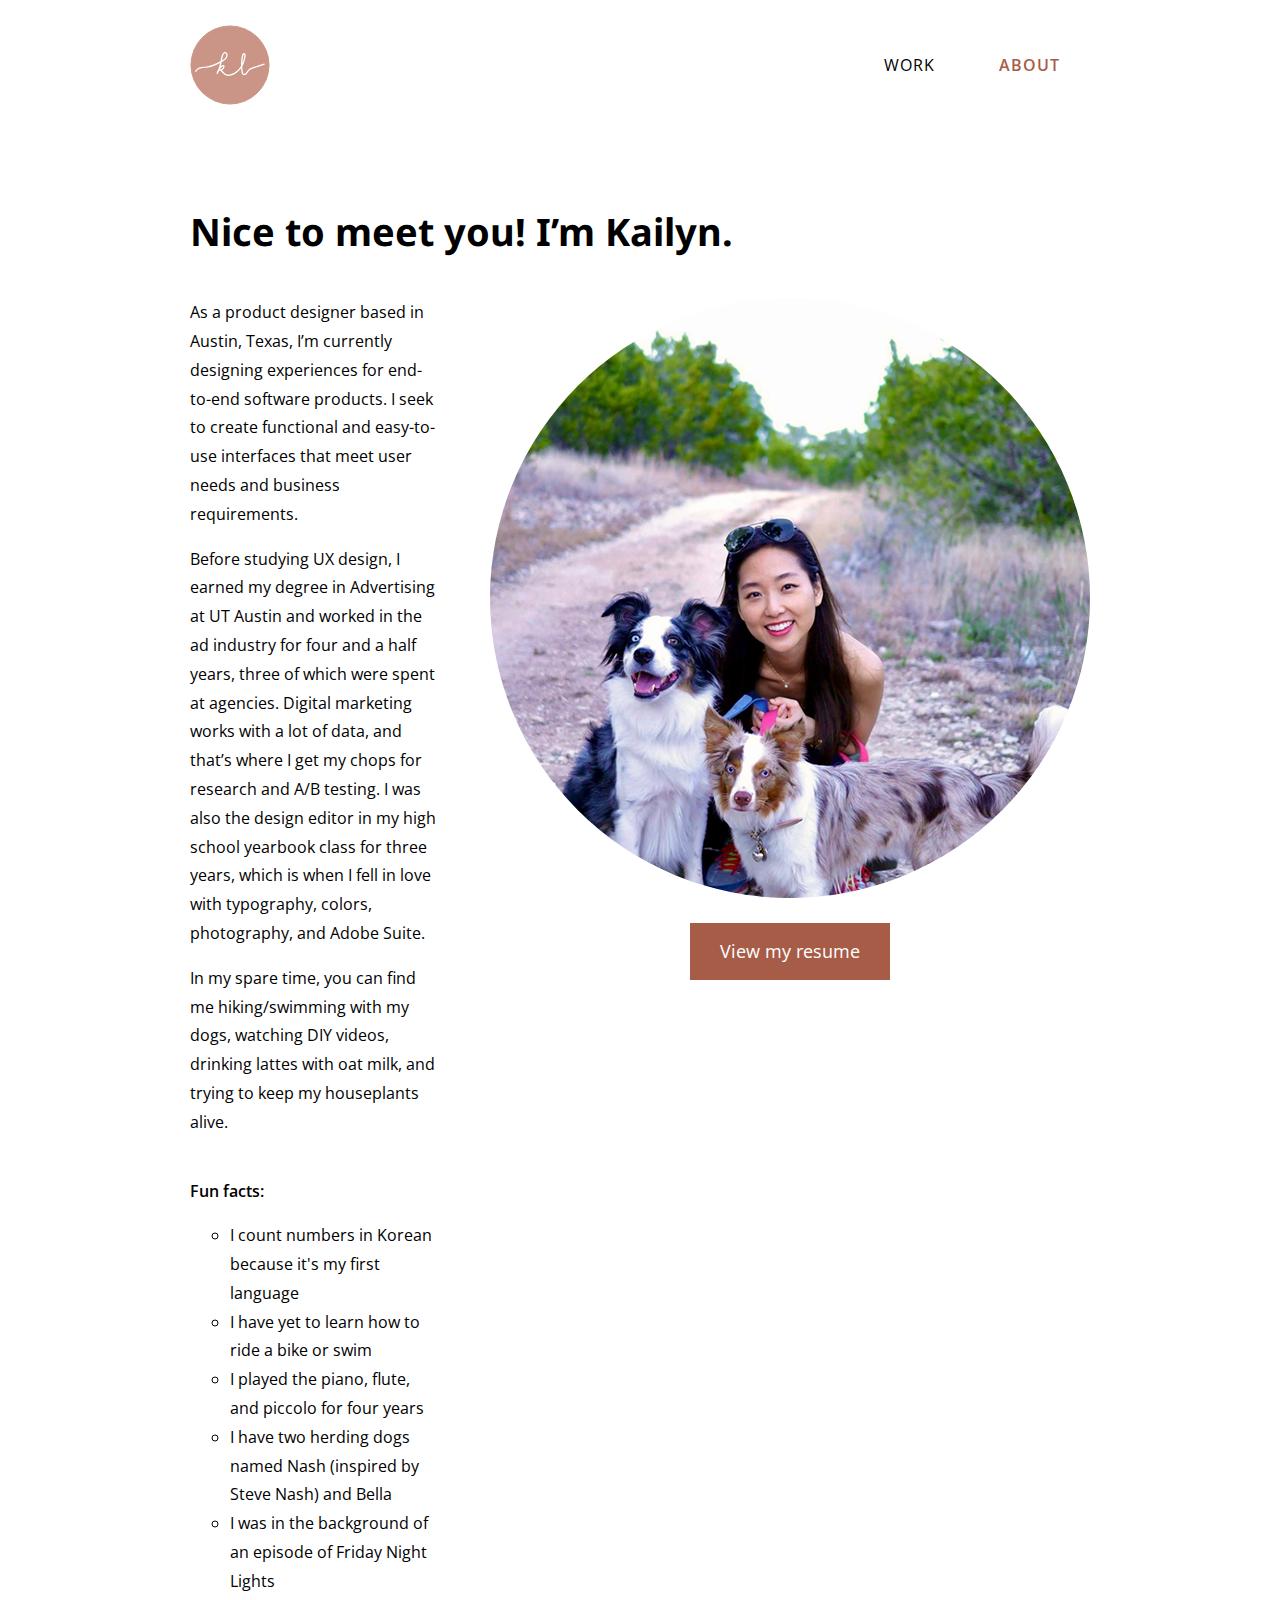
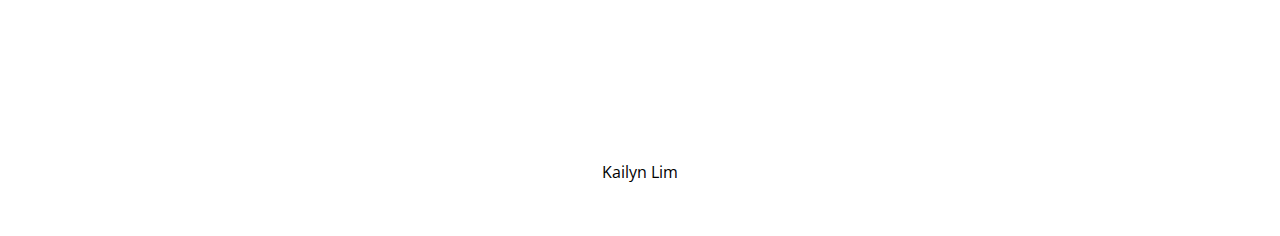
==== commit 9b1ba6f5: "update title and resume" ====
--- a/about.html
+++ b/about.html
@@ -19,7 +19,7 @@
             </nav>
         </div>
         <div class="main section">
-            <div class="title about-title">Nice to meet you!</div>
+            <div class="title about-title">Nice to meet you! I’m Kailyn.</div>
             <div class="about">
                 <div class="description">
                     <p>
